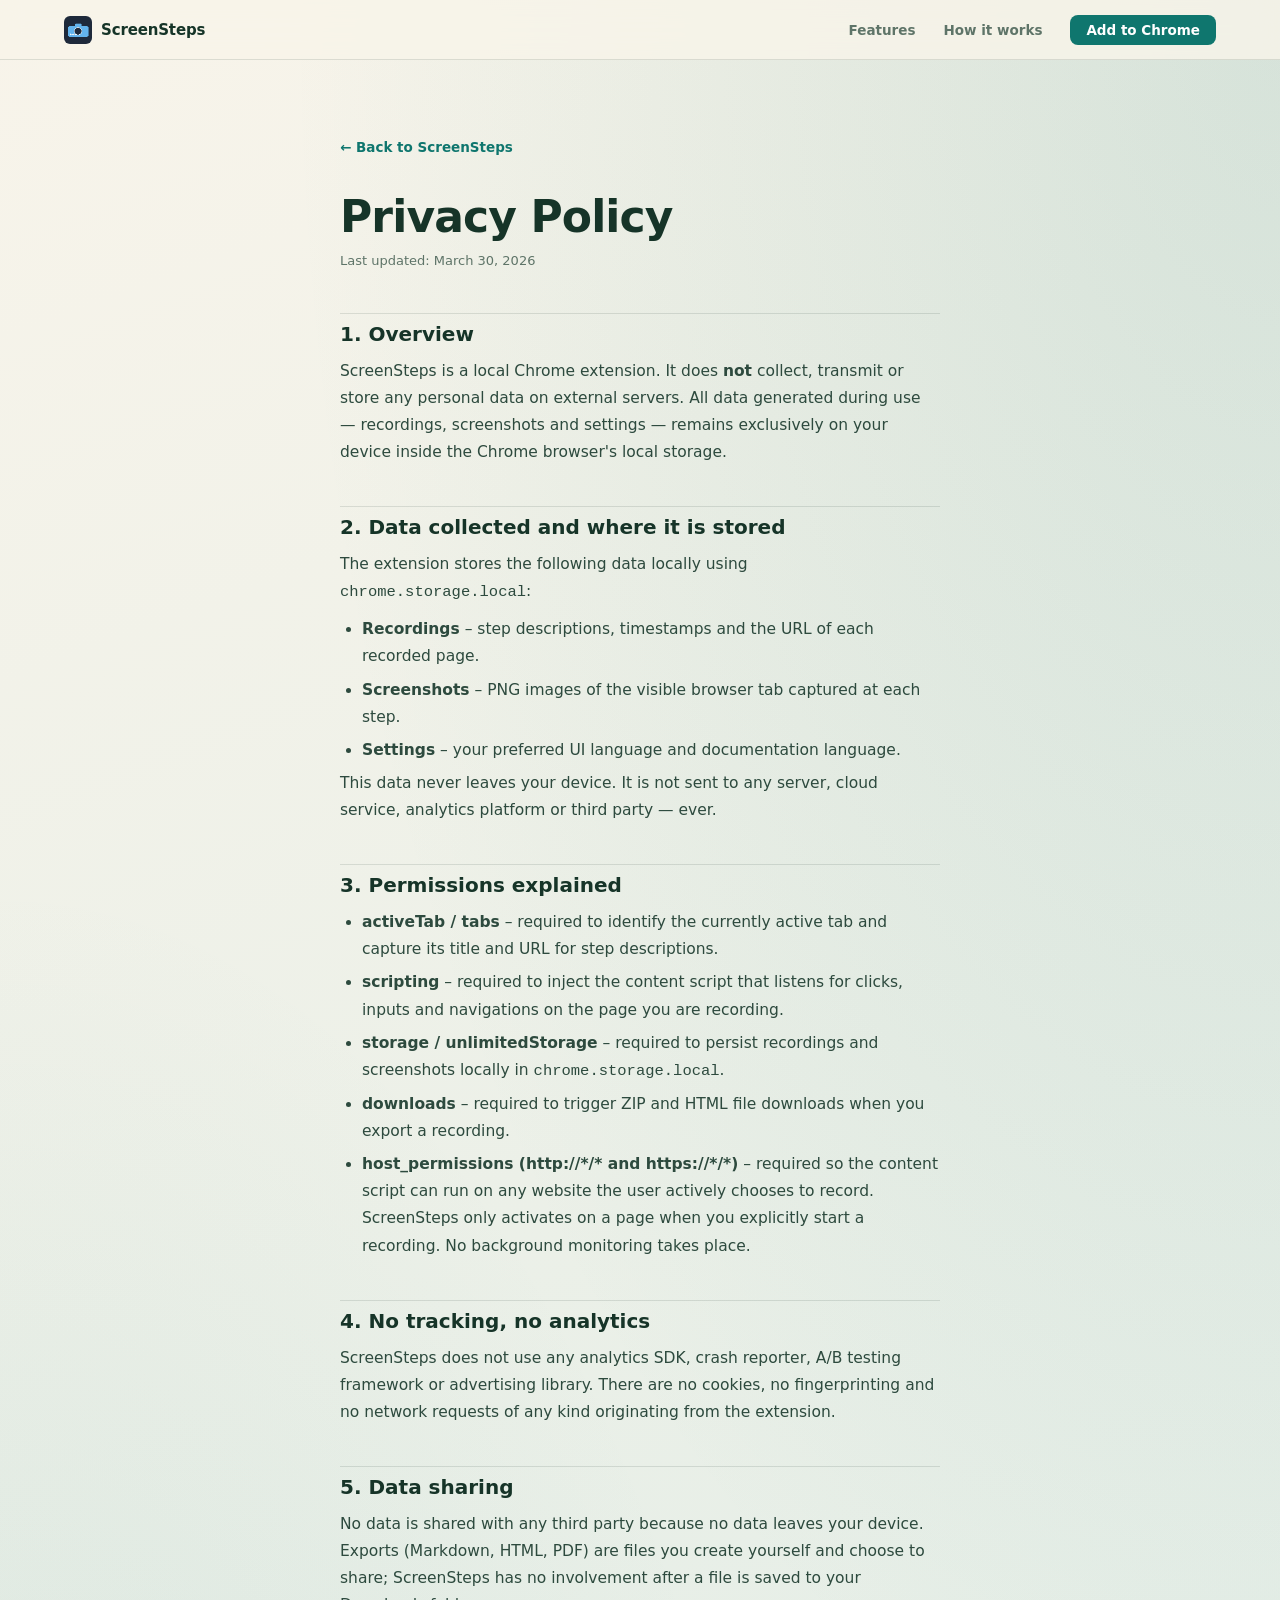
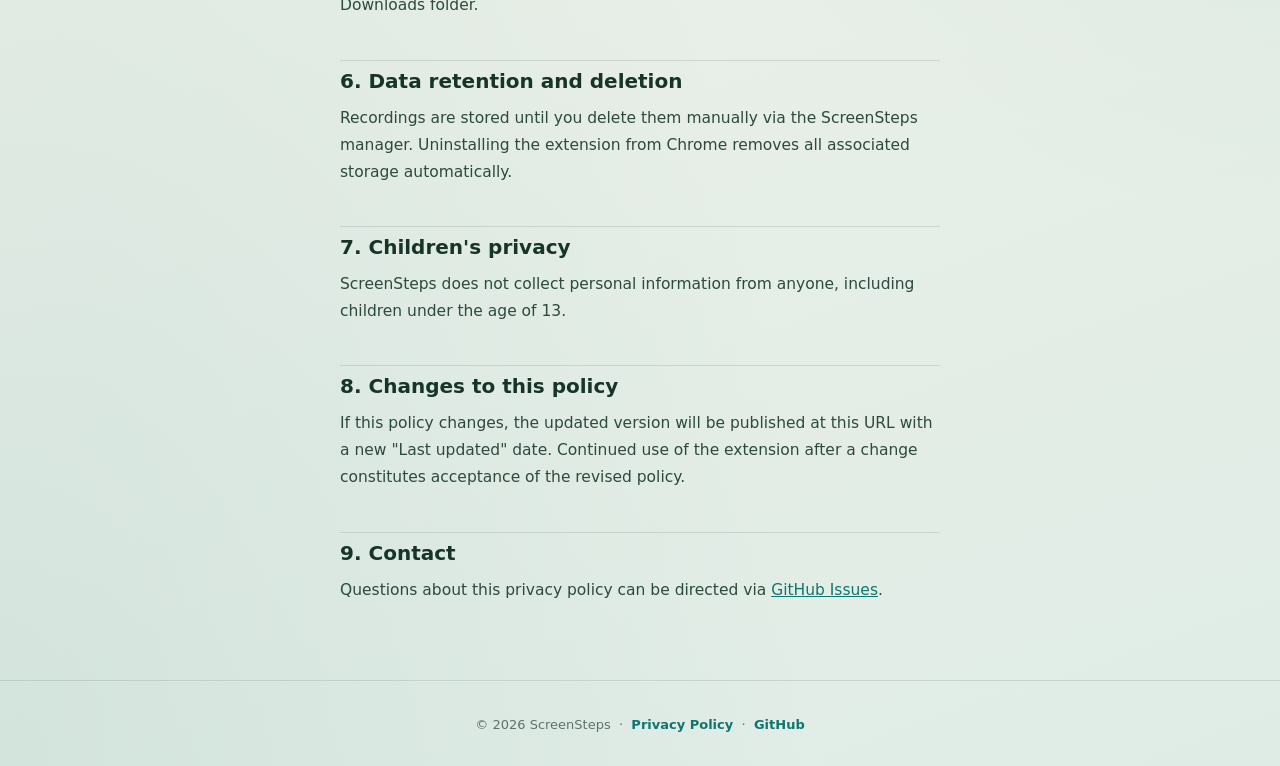
==== docs/privacy.html @ eab5b3b9 "Add ScreenSteps Chrome extension Initial import of the ScreenSteps Chrome extension (Manifest V3). A" ====
<!DOCTYPE html>
<html lang="en">
<head>
  <meta charset="UTF-8" />
  <meta name="viewport" content="width=device-width, initial-scale=1.0" />
  <title>Privacy Policy – ScreenSteps</title>
  <meta name="description" content="ScreenSteps Privacy Policy – all data stays local on your device." />
  <link rel="icon" type="image/png" sizes="48x48" href="assets/icons/icon48.png" />
  <link rel="stylesheet" href="style.css" />
</head>
<body>

<!-- ── Nav ──────────────────────────────────────────────────────────────── -->
<nav>
  <a class="nav-brand" href="index.html">
    <img src="assets/icons/icon48.png" alt="ScreenSteps icon" />
    <span>ScreenSteps</span>
  </a>
  <ul class="nav-links">
    <li><a href="index.html#features">Features</a></li>
    <li><a href="index.html#how">How it works</a></li>
    <li><a href="https://chromewebstore.google.com" class="btn-nav" target="_blank" rel="noopener">Add to Chrome</a></li>
  </ul>
</nav>

<!-- ── Prose ────────────────────────────────────────────────────────────── -->
<div class="prose">
  <a class="back-link" href="index.html">← Back to ScreenSteps</a>

  <h1>Privacy Policy</h1>
  <p class="meta">Last updated: March 30, 2026</p>

  <h2>1. Overview</h2>
  <p>
    ScreenSteps is a local Chrome extension. It does <strong>not</strong> collect,
    transmit or store any personal data on external servers. All data generated
    during use — recordings, screenshots and settings — remains exclusively on
    your device inside the Chrome browser's local storage.
  </p>

  <h2>2. Data collected and where it is stored</h2>
  <p>The extension stores the following data locally using <code>chrome.storage.local</code>:</p>
  <ul>
    <li><strong>Recordings</strong> – step descriptions, timestamps and the URL of each recorded page.</li>
    <li><strong>Screenshots</strong> – PNG images of the visible browser tab captured at each step.</li>
    <li><strong>Settings</strong> – your preferred UI language and documentation language.</li>
  </ul>
  <p>
    This data never leaves your device. It is not sent to any server, cloud
    service, analytics platform or third party — ever.
  </p>

  <h2>3. Permissions explained</h2>
  <ul>
    <li>
      <strong>activeTab / tabs</strong> – required to identify the currently active
      tab and capture its title and URL for step descriptions.
    </li>
    <li>
      <strong>scripting</strong> – required to inject the content script that listens
      for clicks, inputs and navigations on the page you are recording.
    </li>
    <li>
      <strong>storage / unlimitedStorage</strong> – required to persist recordings
      and screenshots locally in <code>chrome.storage.local</code>.
    </li>
    <li>
      <strong>downloads</strong> – required to trigger ZIP and HTML file downloads
      when you export a recording.
    </li>
    <li>
      <strong>host_permissions (http://*/* and https://*/*)</strong> – required so
      the content script can run on any website the user actively chooses to
      record. ScreenSteps only activates on a page when you explicitly start a
      recording. No background monitoring takes place.
    </li>
  </ul>

  <h2>4. No tracking, no analytics</h2>
  <p>
    ScreenSteps does not use any analytics SDK, crash reporter, A/B testing
    framework or advertising library. There are no cookies, no fingerprinting
    and no network requests of any kind originating from the extension.
  </p>

  <h2>5. Data sharing</h2>
  <p>
    No data is shared with any third party because no data leaves your device.
    Exports (Markdown, HTML, PDF) are files you create yourself and choose
    to share; ScreenSteps has no involvement after a file is saved to your
    Downloads folder.
  </p>

  <h2>6. Data retention and deletion</h2>
  <p>
    Recordings are stored until you delete them manually via the ScreenSteps
    manager. Uninstalling the extension from Chrome removes all associated
    storage automatically.
  </p>

  <h2>7. Children's privacy</h2>
  <p>
    ScreenSteps does not collect personal information from anyone, including
    children under the age of 13.
  </p>

  <h2>8. Changes to this policy</h2>
  <p>
    If this policy changes, the updated version will be published at this URL
    with a new "Last updated" date. Continued use of the extension after a
    change constitutes acceptance of the revised policy.
  </p>

  <h2>9. Contact</h2>
  <p>
    Questions about this privacy policy can be directed via
    <a href="https://github.com/nicosaia/ScreenSteps/issues" target="_blank" rel="noopener">GitHub Issues</a>.
  </p>
</div>

<!-- ── Footer ────────────────────────────────────────────────────────────── -->
<footer>
  <p>
    &copy; 2026 ScreenSteps &nbsp;·&nbsp;
    <a href="privacy.html">Privacy Policy</a> &nbsp;·&nbsp;
    <a href="https://github.com/nicosaia/ScreenSteps" target="_blank" rel="noopener">GitHub</a>
  </p>
</footer>

</body>
</html>
---- docs/style.css ----
/* ── ScreenSteps GitHub Page ──────────────────────────────────────────────── */
:root {
  --bg:           #f8f4ea;
  --bg2:          #dfece6;
  --surface:      rgba(255,255,255,0.82);
  --border:       rgba(22,46,38,0.12);
  --text:         #163428;
  --muted:        #5e7468;
  --accent:       #0f766e;
  --accent-dark:  #115e59;
  --warn:         #c2410c;
  --radius:       14px;
  --font:         "Avenir Next", "Segoe UI", system-ui, sans-serif;
}

*,*::before,*::after { box-sizing: border-box; margin: 0; padding: 0; }

html { scroll-behavior: smooth; }

body {
  font-family: var(--font);
  color: var(--text);
  background:
    radial-gradient(ellipse at top right, rgba(15,118,110,0.13), transparent 55%),
    radial-gradient(ellipse at bottom left, rgba(15,118,110,0.08), transparent 45%),
    linear-gradient(160deg, var(--bg) 0%, var(--bg2) 100%);
  min-height: 100vh;
}

/* ── Nav ─────────────────────────────────────────────────────────────────── */
nav {
  position: sticky;
  top: 0;
  z-index: 100;
  display: flex;
  align-items: center;
  justify-content: space-between;
  padding: 0 clamp(20px,5vw,80px);
  height: 60px;
  background: rgba(248,244,234,0.82);
  backdrop-filter: blur(14px);
  border-bottom: 1px solid var(--border);
}

.nav-brand {
  display: flex;
  align-items: center;
  gap: 9px;
  text-decoration: none;
  color: var(--text);
}

.nav-brand img { width: 28px; height: 28px; border-radius: 6px; }
.nav-brand span { font-weight: 800; font-size: 15px; letter-spacing: -0.01em; }

.nav-links {
  display: flex;
  align-items: center;
  gap: 28px;
  list-style: none;
}

.nav-links a {
  font-size: 13.5px;
  font-weight: 600;
  color: var(--muted);
  text-decoration: none;
  transition: color 180ms;
}
.nav-links a:hover { color: var(--accent); }

.btn-nav {
  background: var(--accent);
  color: #fff !important;
  padding: 7px 16px;
  border-radius: 8px;
  transition: background 180ms !important;
}
.btn-nav:hover { background: var(--accent-dark) !important; }

/* ── Sections ────────────────────────────────────────────────────────────── */
section { padding: clamp(60px,8vw,120px) clamp(20px,5vw,80px); }

/* ── Hero ────────────────────────────────────────────────────────────────── */
.hero {
  text-align: center;
  max-width: 780px;
  margin: 0 auto;
  padding-top: clamp(70px,10vw,140px);
  padding-bottom: clamp(60px,8vw,100px);
}

.eyebrow {
  display: inline-block;
  font-size: 11px;
  font-weight: 800;
  letter-spacing: 0.14em;
  text-transform: uppercase;
  color: var(--accent);
  background: rgba(15,118,110,0.10);
  padding: 5px 13px;
  border-radius: 999px;
  margin-bottom: 24px;
}

.hero h1 {
  font-size: clamp(36px,6vw,68px);
  font-weight: 900;
  letter-spacing: -0.03em;
  line-height: 1.08;
  color: var(--text);
  margin-bottom: 22px;
}

.hero h1 em {
  font-style: normal;
  color: var(--accent);
}

.hero p {
  font-size: clamp(16px,2vw,19px);
  color: var(--muted);
  line-height: 1.65;
  max-width: 580px;
  margin: 0 auto 38px;
}

.hero-cta {
  display: flex;
  gap: 14px;
  justify-content: center;
  flex-wrap: wrap;
}

.btn {
  display: inline-flex;
  align-items: center;
  gap: 8px;
  padding: 13px 26px;
  border-radius: 10px;
  font-weight: 700;
  font-size: 15px;
  text-decoration: none;
  transition: transform 140ms, box-shadow 140ms;
}
.btn:hover { transform: translateY(-2px); box-shadow: 0 8px 24px rgba(15,118,110,0.18); }

.btn-primary { background: var(--accent); color: #fff; }
.btn-primary:hover { background: var(--accent-dark); }
.btn-secondary {
  background: var(--surface);
  color: var(--text);
  border: 1px solid var(--border);
}

.badge-local {
  display: inline-flex;
  align-items: center;
  gap: 6px;
  margin-top: 28px;
  font-size: 12.5px;
  color: var(--muted);
  font-weight: 600;
}
.badge-local::before {
  content: '';
  display: inline-block;
  width: 8px; height: 8px;
  border-radius: 50%;
  background: #22c55e;
  box-shadow: 0 0 0 3px rgba(34,197,94,0.2);
}

/* ── Features grid ───────────────────────────────────────────────────────── */
#features { background: transparent; }

.section-header { text-align: center; margin-bottom: 56px; }
.section-header h2 {
  font-size: clamp(26px,4vw,40px);
  font-weight: 800;
  letter-spacing: -0.02em;
  margin-bottom: 12px;
}
.section-header p { font-size: 16px; color: var(--muted); }

.features-grid {
  display: grid;
  grid-template-columns: repeat(auto-fit, minmax(260px, 1fr));
  gap: 20px;
  max-width: 1100px;
  margin: 0 auto;
}

.feature-card {
  background: var(--surface);
  border: 1px solid var(--border);
  border-radius: var(--radius);
  padding: 28px 26px;
  transition: transform 160ms, box-shadow 160ms;
}
.feature-card:hover {
  transform: translateY(-3px);
  box-shadow: 0 12px 32px rgba(22,52,40,0.09);
}

.feature-icon {
  width: 44px; height: 44px;
  border-radius: 11px;
  background: rgba(15,118,110,0.10);
  display: flex; align-items: center; justify-content: center;
  font-size: 22px;
  margin-bottom: 16px;
}

.feature-card h3 { font-size: 16px; font-weight: 800; margin-bottom: 8px; }
.feature-card p  { font-size: 14px; color: var(--muted); line-height: 1.6; }

/* ── How it works ────────────────────────────────────────────────────────── */
#how {
  background: rgba(255,255,255,0.45);
  border-top: 1px solid var(--border);
  border-bottom: 1px solid var(--border);
}

.steps {
  display: flex;
  gap: 0;
  max-width: 900px;
  margin: 0 auto;
  position: relative;
}

.steps::before {
  content: '';
  position: absolute;
  top: 30px;
  left: calc(30px + 2px);
  right: calc(30px + 2px);
  height: 2px;
  background: linear-gradient(90deg, var(--accent), rgba(15,118,110,0.15));
  z-index: 0;
}

.step {
  flex: 1;
  text-align: center;
  padding: 0 20px;
  position: relative;
  z-index: 1;
}

.step-num {
  width: 60px; height: 60px;
  border-radius: 50%;
  background: var(--accent);
  color: #fff;
  font-size: 22px;
  font-weight: 900;
  display: flex; align-items: center; justify-content: center;
  margin: 0 auto 20px;
  box-shadow: 0 0 0 6px rgba(15,118,110,0.12);
}

.step h3 { font-size: 16px; font-weight: 800; margin-bottom: 8px; }
.step p   { font-size: 14px; color: var(--muted); line-height: 1.6; }

/* ── Exports ─────────────────────────────────────────────────────────────── */
.exports-grid {
  display: flex;
  gap: 14px;
  justify-content: center;
  flex-wrap: wrap;
  max-width: 700px;
  margin: 0 auto;
}

.export-chip {
  display: inline-flex;
  align-items: center;
  gap: 8px;
  background: var(--surface);
  border: 1px solid var(--border);
  border-radius: 10px;
  padding: 12px 20px;
  font-weight: 700;
  font-size: 14px;
  color: var(--text);
}
.export-chip span { font-size: 18px; }

/* ── Privacy teaser ──────────────────────────────────────────────────────── */
#privacy-teaser {
  background: rgba(15,118,110,0.07);
  border-top: 1px solid rgba(15,118,110,0.14);
  border-bottom: 1px solid rgba(15,118,110,0.14);
  text-align: center;
}

#privacy-teaser h2 {
  font-size: clamp(22px,3.5vw,34px);
  font-weight: 800;
  letter-spacing: -0.02em;
  margin-bottom: 16px;
}
#privacy-teaser p { font-size: 16px; color: var(--muted); max-width: 560px; margin: 0 auto 28px; }

.privacy-bullets {
  display: flex;
  gap: 14px;
  justify-content: center;
  flex-wrap: wrap;
  margin-bottom: 32px;
}

.privacy-bullet {
  display: inline-flex;
  align-items: center;
  gap: 7px;
  background: rgba(255,255,255,0.7);
  border: 1px solid var(--border);
  border-radius: 8px;
  padding: 9px 16px;
  font-size: 13.5px;
  font-weight: 600;
  color: var(--text);
}
.privacy-bullet::before {
  content: '✓';
  color: var(--accent);
  font-weight: 900;
}

/* ── Footer ──────────────────────────────────────────────────────────────── */
footer {
  text-align: center;
  padding: 36px 20px;
  border-top: 1px solid var(--border);
  font-size: 13px;
  color: var(--muted);
}
footer a { color: var(--accent); text-decoration: none; font-weight: 600; }
footer a:hover { text-decoration: underline; }

/* ── Privacy page ────────────────────────────────────────────────────────── */
.prose {
  max-width: 720px;
  margin: 0 auto;
  padding: clamp(40px,6vw,80px) clamp(20px,5vw,60px);
}

.prose h1 {
  font-size: clamp(28px,4vw,44px);
  font-weight: 900;
  letter-spacing: -0.02em;
  margin-bottom: 8px;
}

.prose .meta {
  font-size: 13px;
  color: var(--muted);
  margin-bottom: 40px;
}

.prose h2 {
  font-size: 20px;
  font-weight: 800;
  margin: 40px 0 12px;
  padding-top: 8px;
  border-top: 1px solid var(--border);
}

.prose p, .prose li {
  font-size: 15.5px;
  line-height: 1.75;
  color: #2d4a3e;
}

.prose ul { padding-left: 22px; margin-top: 10px; }
.prose li { margin-bottom: 6px; }

.prose a { color: var(--accent); }

.back-link {
  display: inline-flex;
  align-items: center;
  gap: 6px;
  font-size: 13.5px;
  font-weight: 700;
  color: var(--accent);
  text-decoration: none;
  margin-bottom: 36px;
}
.back-link:hover { text-decoration: underline; }

/* ── Responsive ──────────────────────────────────────────────────────────── */
@media (max-width: 640px) {
  .steps { flex-direction: column; gap: 36px; }
  .steps::before { display: none; }
  nav { padding: 0 16px; }
  .nav-links { gap: 16px; }
}
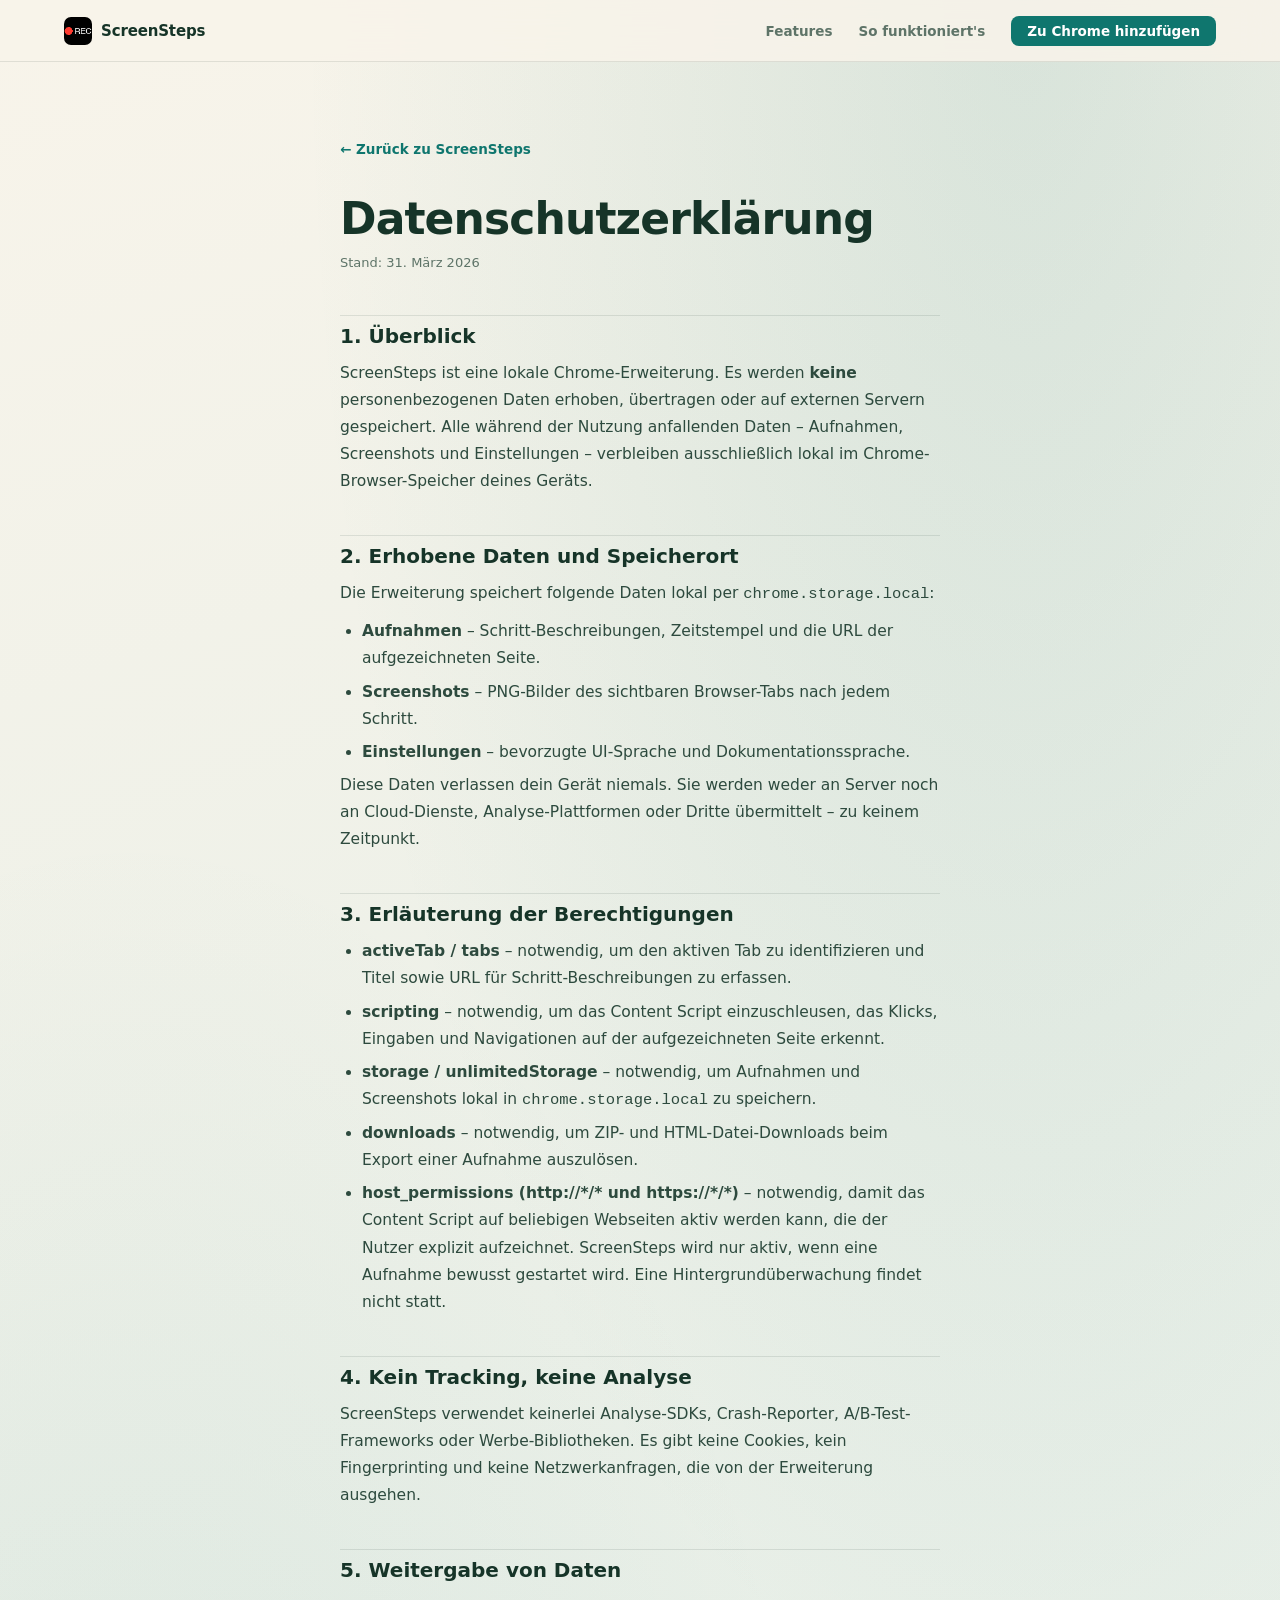
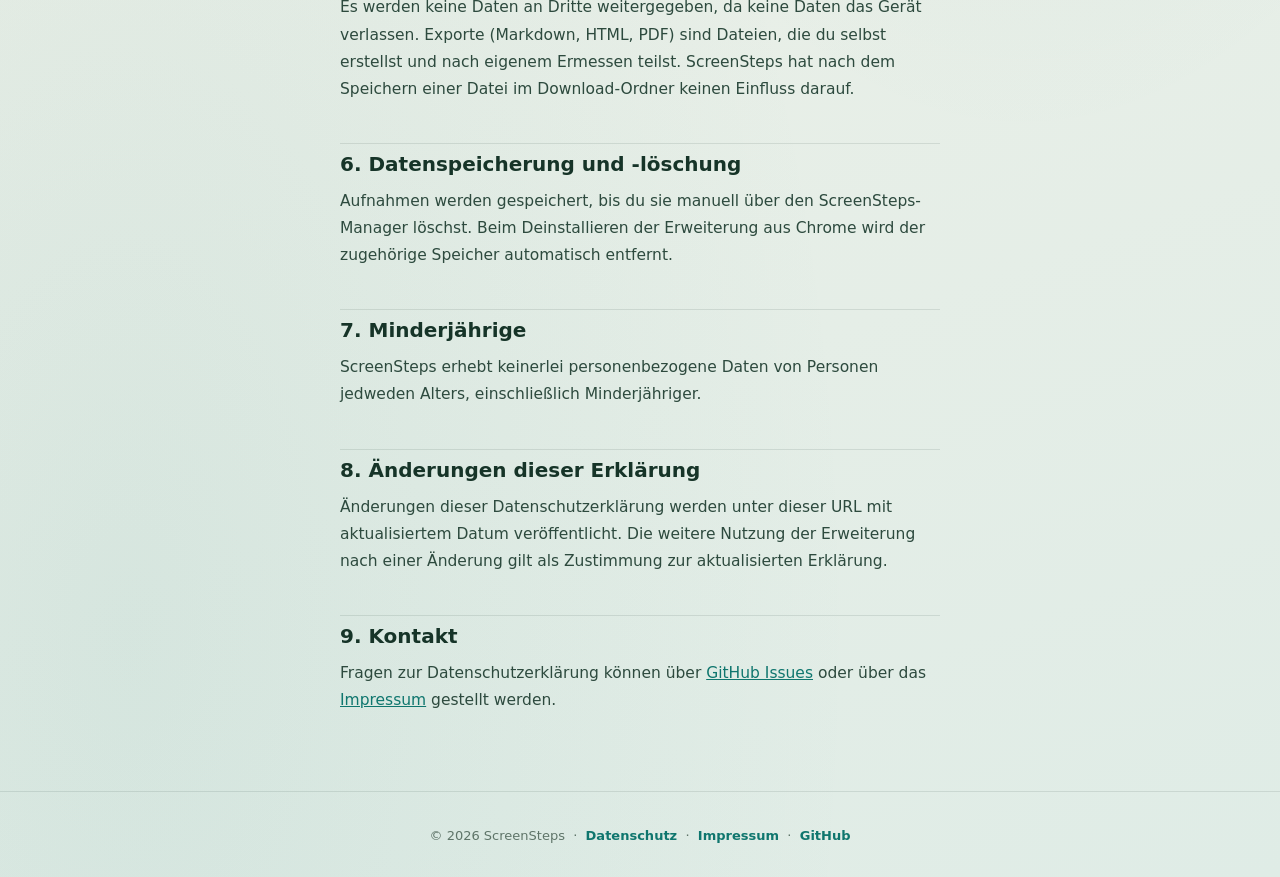
==== commit 9ac9fb1c: "Regenerate icons, update preview & manifest Regenerated extension icons (assets/ and docs/assets/) a" ====
--- a/docs/privacy.html
+++ b/docs/privacy.html
@@ -1,10 +1,10 @@
 <!DOCTYPE html>
-<html lang="en">
+<html lang="de">
 <head>
   <meta charset="UTF-8" />
   <meta name="viewport" content="width=device-width, initial-scale=1.0" />
-  <title>Privacy Policy – ScreenSteps</title>
-  <meta name="description" content="ScreenSteps Privacy Policy – all data stays local on your device." />
+  <title>Datenschutzerklärung – ScreenSteps</title>
+  <meta name="description" content="Datenschutzerklärung von ScreenSteps – alle Daten bleiben lokal auf deinem Gerät." />
   <link rel="icon" type="image/png" sizes="48x48" href="assets/icons/icon48.png" />
   <link rel="stylesheet" href="style.css" />
 </head>
@@ -13,108 +13,112 @@
 <!-- ── Nav ──────────────────────────────────────────────────────────────── -->
 <nav>
   <a class="nav-brand" href="index.html">
-    <img src="assets/icons/icon48.png" alt="ScreenSteps icon" />
+    <img src="assets/icons/icon48.png" alt="ScreenSteps Icon" />
     <span>ScreenSteps</span>
   </a>
-  <ul class="nav-links">
-    <li><a href="index.html#features">Features</a></li>
-    <li><a href="index.html#how">How it works</a></li>
-    <li><a href="https://chromewebstore.google.com" class="btn-nav" target="_blank" rel="noopener">Add to Chrome</a></li>
+  <ul class="nav-links" id="navLinks">
+    <li><a href="index.html#features" onclick="closeNav()">Features</a></li>
+    <li><a href="index.html#how" onclick="closeNav()">So funktioniert's</a></li>
+    <li><a href="https://chromewebstore.google.com" class="btn-nav" target="_blank" rel="noopener" onclick="closeNav()">Zu Chrome hinzufügen</a></li>
   </ul>
+  <button class="nav-burger" id="navBurger" aria-label="Menü öffnen" aria-expanded="false" aria-controls="navLinks">
+    <span></span><span></span><span></span>
+  </button>
 </nav>
 
 <!-- ── Prose ────────────────────────────────────────────────────────────── -->
 <div class="prose">
-  <a class="back-link" href="index.html">← Back to ScreenSteps</a>
+  <a class="back-link" href="index.html">← Zurück zu ScreenSteps</a>
 
-  <h1>Privacy Policy</h1>
-  <p class="meta">Last updated: March 30, 2026</p>
+  <h1>Datenschutzerklärung</h1>
+  <p class="meta">Stand: 31. März 2026</p>
 
-  <h2>1. Overview</h2>
+  <h2>1. Überblick</h2>
   <p>
-    ScreenSteps is a local Chrome extension. It does <strong>not</strong> collect,
-    transmit or store any personal data on external servers. All data generated
-    during use — recordings, screenshots and settings — remains exclusively on
-    your device inside the Chrome browser's local storage.
+    ScreenSteps ist eine lokale Chrome-Erweiterung. Es werden <strong>keine</strong>
+    personenbezogenen Daten erhoben, übertragen oder auf externen Servern gespeichert.
+    Alle während der Nutzung anfallenden Daten – Aufnahmen, Screenshots und
+    Einstellungen – verbleiben ausschließlich lokal im Chrome-Browser-Speicher deines Geräts.
   </p>
 
-  <h2>2. Data collected and where it is stored</h2>
-  <p>The extension stores the following data locally using <code>chrome.storage.local</code>:</p>
+  <h2>2. Erhobene Daten und Speicherort</h2>
+  <p>Die Erweiterung speichert folgende Daten lokal per <code>chrome.storage.local</code>:</p>
   <ul>
-    <li><strong>Recordings</strong> – step descriptions, timestamps and the URL of each recorded page.</li>
-    <li><strong>Screenshots</strong> – PNG images of the visible browser tab captured at each step.</li>
-    <li><strong>Settings</strong> – your preferred UI language and documentation language.</li>
+    <li><strong>Aufnahmen</strong> – Schritt-Beschreibungen, Zeitstempel und die URL der aufgezeichneten Seite.</li>
+    <li><strong>Screenshots</strong> – PNG-Bilder des sichtbaren Browser-Tabs nach jedem Schritt.</li>
+    <li><strong>Einstellungen</strong> – bevorzugte UI-Sprache und Dokumentationssprache.</li>
   </ul>
   <p>
-    This data never leaves your device. It is not sent to any server, cloud
-    service, analytics platform or third party — ever.
+    Diese Daten verlassen dein Gerät niemals. Sie werden weder an Server noch an
+    Cloud-Dienste, Analyse-Plattformen oder Dritte übermittelt – zu keinem Zeitpunkt.
   </p>
 
-  <h2>3. Permissions explained</h2>
+  <h2>3. Erläuterung der Berechtigungen</h2>
   <ul>
     <li>
-      <strong>activeTab / tabs</strong> – required to identify the currently active
-      tab and capture its title and URL for step descriptions.
+      <strong>activeTab / tabs</strong> – notwendig, um den aktiven Tab zu identifizieren
+      und Titel sowie URL für Schritt-Beschreibungen zu erfassen.
     </li>
     <li>
-      <strong>scripting</strong> – required to inject the content script that listens
-      for clicks, inputs and navigations on the page you are recording.
+      <strong>scripting</strong> – notwendig, um das Content Script einzuschleusen,
+      das Klicks, Eingaben und Navigationen auf der aufgezeichneten Seite erkennt.
     </li>
     <li>
-      <strong>storage / unlimitedStorage</strong> – required to persist recordings
-      and screenshots locally in <code>chrome.storage.local</code>.
+      <strong>storage / unlimitedStorage</strong> – notwendig, um Aufnahmen und
+      Screenshots lokal in <code>chrome.storage.local</code> zu speichern.
     </li>
     <li>
-      <strong>downloads</strong> – required to trigger ZIP and HTML file downloads
-      when you export a recording.
+      <strong>downloads</strong> – notwendig, um ZIP- und HTML-Datei-Downloads beim
+      Export einer Aufnahme auszulösen.
     </li>
     <li>
-      <strong>host_permissions (http://*/* and https://*/*)</strong> – required so
-      the content script can run on any website the user actively chooses to
-      record. ScreenSteps only activates on a page when you explicitly start a
-      recording. No background monitoring takes place.
+      <strong>host_permissions (http://*/* und https://*/*)</strong> – notwendig, damit
+      das Content Script auf beliebigen Webseiten aktiv werden kann, die der Nutzer
+      explizit aufzeichnet. ScreenSteps wird nur aktiv, wenn eine Aufnahme bewusst
+      gestartet wird. Eine Hintergrundüberwachung findet nicht statt.
     </li>
   </ul>
 
-  <h2>4. No tracking, no analytics</h2>
+  <h2>4. Kein Tracking, keine Analyse</h2>
   <p>
-    ScreenSteps does not use any analytics SDK, crash reporter, A/B testing
-    framework or advertising library. There are no cookies, no fingerprinting
-    and no network requests of any kind originating from the extension.
+    ScreenSteps verwendet keinerlei Analyse-SDKs, Crash-Reporter, A/B-Test-Frameworks
+    oder Werbe-Bibliotheken. Es gibt keine Cookies, kein Fingerprinting und keine
+    Netzwerkanfragen, die von der Erweiterung ausgehen.
   </p>
 
-  <h2>5. Data sharing</h2>
+  <h2>5. Weitergabe von Daten</h2>
   <p>
-    No data is shared with any third party because no data leaves your device.
-    Exports (Markdown, HTML, PDF) are files you create yourself and choose
-    to share; ScreenSteps has no involvement after a file is saved to your
-    Downloads folder.
+    Es werden keine Daten an Dritte weitergegeben, da keine Daten das Gerät verlassen.
+    Exporte (Markdown, HTML, PDF) sind Dateien, die du selbst erstellst und nach eigenem
+    Ermessen teilst. ScreenSteps hat nach dem Speichern einer Datei im Download-Ordner
+    keinen Einfluss darauf.
   </p>
 
-  <h2>6. Data retention and deletion</h2>
+  <h2>6. Datenspeicherung und -löschung</h2>
   <p>
-    Recordings are stored until you delete them manually via the ScreenSteps
-    manager. Uninstalling the extension from Chrome removes all associated
-    storage automatically.
+    Aufnahmen werden gespeichert, bis du sie manuell über den ScreenSteps-Manager löschst.
+    Beim Deinstallieren der Erweiterung aus Chrome wird der zugehörige Speicher automatisch
+    entfernt.
   </p>
 
-  <h2>7. Children's privacy</h2>
+  <h2>7. Minderjährige</h2>
   <p>
-    ScreenSteps does not collect personal information from anyone, including
-    children under the age of 13.
+    ScreenSteps erhebt keinerlei personenbezogene Daten von Personen
+    jedweden Alters, einschließlich Minderjähriger.
   </p>
 
-  <h2>8. Changes to this policy</h2>
+  <h2>8. Änderungen dieser Erklärung</h2>
   <p>
-    If this policy changes, the updated version will be published at this URL
-    with a new "Last updated" date. Continued use of the extension after a
-    change constitutes acceptance of the revised policy.
+    Änderungen dieser Datenschutzerklärung werden unter dieser URL mit aktualisiertem
+    Datum veröffentlicht. Die weitere Nutzung der Erweiterung nach einer Änderung gilt
+    als Zustimmung zur aktualisierten Erklärung.
   </p>
 
-  <h2>9. Contact</h2>
+  <h2>9. Kontakt</h2>
   <p>
-    Questions about this privacy policy can be directed via
-    <a href="https://github.com/nicosaia/ScreenSteps/issues" target="_blank" rel="noopener">GitHub Issues</a>.
+    Fragen zur Datenschutzerklärung können über
+    <a href="https://github.com/ni920/ScreenSteps/issues" target="_blank" rel="noopener">GitHub Issues</a>
+    oder über das <a href="https://www.nico-saia.com/impressum" target="_blank" rel="noopener">Impressum</a> gestellt werden.
   </p>
 </div>
 
@@ -122,11 +126,26 @@
 <footer>
   <p>
     &copy; 2026 ScreenSteps &nbsp;·&nbsp;
-    <a href="privacy.html">Privacy Policy</a> &nbsp;·&nbsp;
-    <a href="https://github.com/nicosaia/ScreenSteps" target="_blank" rel="noopener">GitHub</a>
+    <a href="privacy.html">Datenschutz</a> &nbsp;·&nbsp;
+    <a href="https://www.nico-saia.com/impressum" target="_blank" rel="noopener">Impressum</a> &nbsp;·&nbsp;
+    <a href="https://github.com/ni920/ScreenSteps" target="_blank" rel="noopener">GitHub</a>
   </p>
 </footer>
 
+<script>
+  const burger = document.getElementById('navBurger');
+  const navLinks = document.getElementById('navLinks');
+  burger.addEventListener('click', () => {
+    const open = navLinks.classList.toggle('nav-open');
+    burger.classList.toggle('is-open', open);
+    burger.setAttribute('aria-expanded', open);
+  });
+  function closeNav() {
+    navLinks.classList.remove('nav-open');
+    burger.classList.remove('is-open');
+    burger.setAttribute('aria-expanded', 'false');
+  }
+</script>
 </body>
 </html>
 
--- a/docs/style.css
+++ b/docs/style.css
@@ -2,195 +2,279 @@
 :root {
   --bg:           #f8f4ea;
   --bg2:          #dfece6;
-  --surface:      rgba(255,255,255,0.82);
-  --border:       rgba(22,46,38,0.12);
+  --surface:      rgba(255,255,255,0.88);
+  --border:       rgba(22,46,38,0.11);
   --text:         #163428;
   --muted:        #5e7468;
   --accent:       #0f766e;
   --accent-dark:  #115e59;
-  --warn:         #c2410c;
   --radius:       14px;
   --font:         "Avenir Next", "Segoe UI", system-ui, sans-serif;
 }
 
 *,*::before,*::after { box-sizing: border-box; margin: 0; padding: 0; }
-
 html { scroll-behavior: smooth; }
 
 body {
   font-family: var(--font);
   color: var(--text);
   background:
-    radial-gradient(ellipse at top right, rgba(15,118,110,0.13), transparent 55%),
-    radial-gradient(ellipse at bottom left, rgba(15,118,110,0.08), transparent 45%),
+    radial-gradient(ellipse at 80% 0%, rgba(15,118,110,0.12), transparent 50%),
+    radial-gradient(ellipse at 10% 90%, rgba(15,118,110,0.07), transparent 45%),
     linear-gradient(160deg, var(--bg) 0%, var(--bg2) 100%);
   min-height: 100vh;
 }
 
 /* ── Nav ─────────────────────────────────────────────────────────────────── */
 nav {
-  position: sticky;
-  top: 0;
-  z-index: 100;
-  display: flex;
+  position: sticky; top: 0; z-index: 100;
+  display: flex; align-items: center; justify-content: space-between;
+  padding: 0 clamp(20px,5vw,80px);
+  height: 62px;
+  background: rgba(248,244,234,0.85);
+  backdrop-filter: blur(16px);
+  border-bottom: 1px solid var(--border);
+}
+.nav-brand { display: flex; align-items: center; gap: 9px; text-decoration: none; color: var(--text); }
+.nav-brand img { width: 28px; height: 28px; border-radius: 7px; }
+.nav-brand span { font-weight: 800; font-size: 15px; letter-spacing: -0.01em; }
+.nav-links { display: flex; align-items: center; gap: 26px; list-style: none; }
+.nav-links a { font-size: 13.5px; font-weight: 600; color: var(--muted); text-decoration: none; transition: color 180ms; }
+.nav-links a:hover { color: var(--accent); }
+.btn-nav { background: var(--accent); color: #fff !important; padding: 7px 16px; border-radius: 8px; transition: background 180ms !important; }
+.btn-nav:hover { background: var(--accent-dark) !important; }
+
+/* ── Hero (2-spaltig) ────────────────────────────────────────────────────── */
+.hero-wrap {
+  display: grid;
+  grid-template-columns: 1fr 1fr;
   align-items: center;
-  justify-content: space-between;
-  padding: 0 clamp(20px,5vw,80px);
-  height: 60px;
-  background: rgba(248,244,234,0.82);
-  backdrop-filter: blur(14px);
+  gap: 60px;
+  max-width: 1160px;
+  margin: 0 auto;
+  padding: clamp(70px,9vw,130px) clamp(20px,5vw,80px) clamp(60px,8vw,110px);
+}
+
+.hero-text { max-width: 540px; }
+
+.eyebrow {
+  display: inline-block;
+  font-size: 11px; font-weight: 800;
+  letter-spacing: 0.14em; text-transform: uppercase;
+  color: var(--accent);
+  background: rgba(15,118,110,0.10);
+  padding: 5px 13px; border-radius: 999px;
+  margin-bottom: 22px;
+}
+
+.hero-text h1 {
+  font-size: clamp(34px,4.5vw,62px);
+  font-weight: 900; letter-spacing: -0.03em; line-height: 1.08;
+  margin-bottom: 20px;
+}
+.hero-text h1 em { font-style: normal; color: var(--accent); }
+
+.hero-text p {
+  font-size: clamp(15px,1.6vw,18px);
+  color: var(--muted); line-height: 1.7;
+  margin-bottom: 34px;
+}
+
+.hero-cta { display: flex; gap: 12px; flex-wrap: wrap; }
+
+.btn {
+  display: inline-flex; align-items: center; gap: 8px;
+  padding: 12px 24px; border-radius: 10px;
+  font-weight: 700; font-size: 14.5px;
+  text-decoration: none;
+  transition: transform 140ms, box-shadow 140ms;
+  cursor: default;
+}
+.btn:hover { transform: translateY(-2px); box-shadow: 0 8px 24px rgba(15,118,110,0.18); }
+.btn-primary { background: var(--accent); color: #fff; }
+.btn-primary:hover { background: var(--accent-dark); }
+.btn-secondary { background: var(--surface); color: var(--text); border: 1px solid var(--border); }
+
+/* ── Extension-Popup Mockup ──────────────────────────────────────────────── */
+.hero-visual {
+  position: relative;
+  display: flex; justify-content: center; align-items: center;
+}
+
+.mockup-glow {
+  position: absolute;
+  width: 320px; height: 320px;
+  border-radius: 50%;
+  background: radial-gradient(circle, rgba(15,118,110,0.18) 0%, transparent 70%);
+  pointer-events: none;
+}
+
+.popup-mockup {
+  position: relative;
+  background: #fff;
+  border: 1px solid rgba(22,46,38,0.13);
+  border-radius: 18px;
+  padding: 18px;
+  width: 310px;
+  box-shadow:
+    0 4px 6px rgba(22,46,38,0.04),
+    0 20px 60px rgba(22,46,38,0.14),
+    0 0 0 1px rgba(255,255,255,0.6) inset;
+}
+
+.popup-header {
+  display: flex; align-items: center; justify-content: space-between;
+  margin-bottom: 14px;
+}
+.popup-brand { display: flex; align-items: center; gap: 7px; }
+.popup-brand img { border-radius: 5px; }
+.popup-eyebrow { font-size: 11px; font-weight: 800; letter-spacing: 0.1em; text-transform: uppercase; color: var(--muted); }
+.popup-pill { font-size: 11px; font-weight: 700; padding: 4px 10px; border-radius: 999px; }
+.popup-pill.idle { background: rgba(94,116,104,0.10); color: var(--muted); }
+
+.popup-divider { height: 1px; background: var(--border); margin-bottom: 14px; }
+
+.popup-buttons { display: grid; grid-template-columns: 1fr 1fr; gap: 8px; margin-bottom: 10px; }
+.popup-btn {
+  border: none; border-radius: 8px; padding: 9px 12px;
+  font-size: 12.5px; font-weight: 700; cursor: default;
+  font-family: var(--font);
+}
+.popup-btn.primary { background: var(--accent); color: #fff; }
+.popup-btn.secondary { background: rgba(22,46,38,0.07); color: var(--text); }
+
+.popup-msg { font-size: 11.5px; color: var(--muted); margin-bottom: 14px; line-height: 1.5; }
+
+.popup-step-preview {
+  display: flex; align-items: center; gap: 10px;
+  background: rgba(15,118,110,0.06);
+  border: 1px solid rgba(15,118,110,0.12);
+  border-radius: 10px;
+  padding: 10px 12px;
+}
+.step-thumb {
+  width: 48px; height: 34px; border-radius: 5px;
+  background: #e8f0ee; overflow: hidden; flex-shrink: 0;
+  display: flex; flex-direction: column;
+}
+.step-thumb-bar { height: 7px; background: #c5d9d4; }
+.step-thumb-content { flex: 1; display: flex; align-items: center; justify-content: center; }
+.step-dot { width: 10px; height: 10px; border-radius: 50%; background: var(--accent); box-shadow: 0 0 0 3px rgba(15,118,110,0.25); }
+.step-meta { display: flex; flex-direction: column; gap: 2px; }
+.step-label { font-size: 10px; font-weight: 800; text-transform: uppercase; letter-spacing: 0.06em; color: var(--accent); }
+.step-desc { font-size: 11.5px; color: var(--text); font-weight: 600; }
+
+/* ── Trust-Leiste ────────────────────────────────────────────────────────── */
+.trust-bar {
+  background: rgba(255,255,255,0.55);
+  border-top: 1px solid var(--border);
   border-bottom: 1px solid var(--border);
-}
-
-.nav-brand {
-  display: flex;
-  align-items: center;
-  gap: 9px;
-  text-decoration: none;
-  color: var(--text);
-}
-
-.nav-brand img { width: 28px; height: 28px; border-radius: 6px; }
-.nav-brand span { font-weight: 800; font-size: 15px; letter-spacing: -0.01em; }
-
-.nav-links {
-  display: flex;
-  align-items: center;
-  gap: 28px;
-  list-style: none;
-}
-
-.nav-links a {
-  font-size: 13.5px;
-  font-weight: 600;
-  color: var(--muted);
-  text-decoration: none;
-  transition: color 180ms;
-}
-.nav-links a:hover { color: var(--accent); }
-
-.btn-nav {
-  background: var(--accent);
-  color: #fff !important;
-  padding: 7px 16px;
-  border-radius: 8px;
-  transition: background 180ms !important;
-}
-.btn-nav:hover { background: var(--accent-dark) !important; }
+  padding: 14px clamp(20px,5vw,80px);
+}
+.trust-bar-inner {
+  display: flex; align-items: center; justify-content: center;
+  gap: 16px; flex-wrap: wrap;
+  max-width: 900px; margin: 0 auto;
+}
+.trust-tag { display: inline-flex; align-items: center; gap: 6px; font-size: 13px; font-weight: 700; color: var(--text); }
+.trust-icon-no { color: #dc2626; font-size: 11px; font-weight: 900; }
+.trust-icon-ok { color: #16a34a; font-size: 12px; font-weight: 900; }
+.trust-sep { color: var(--border); font-size: 18px; }
+
+/* ── Kein KI Section ─────────────────────────────────────────────────────── */
+.no-ai-section {
+  background: #0f1a16;
+  color: #e8f0ee;
+  padding: clamp(70px,9vw,120px) clamp(20px,5vw,80px);
+}
+
+.no-ai-inner { max-width: 1060px; margin: 0 auto; }
+
+.no-ai-header { text-align: center; margin-bottom: 60px; }
+
+.no-ai-badge {
+  display: inline-block;
+  font-size: 11px; font-weight: 800;
+  letter-spacing: 0.14em; text-transform: uppercase;
+  color: #4ade80;
+  background: rgba(74,222,128,0.12);
+  border: 1px solid rgba(74,222,128,0.25);
+  padding: 5px 14px; border-radius: 999px;
+  margin-bottom: 24px;
+}
+
+.no-ai-header h2 {
+  font-size: clamp(28px,4vw,48px);
+  font-weight: 900; letter-spacing: -0.03em; line-height: 1.1;
+  color: #fff; margin-bottom: 20px;
+}
+
+.no-ai-header p {
+  font-size: clamp(15px,1.5vw,17px);
+  color: #94a89f; line-height: 1.75;
+  max-width: 620px; margin: 0 auto;
+}
+
+.no-ai-cards {
+  display: grid;
+  grid-template-columns: repeat(auto-fit, minmax(260px,1fr));
+  gap: 20px;
+  margin-bottom: 48px;
+}
+
+.no-ai-card {
+  background: rgba(255,255,255,0.05);
+  border: 1px solid rgba(255,255,255,0.09);
+  border-radius: var(--radius);
+  padding: 28px 26px;
+  transition: background 200ms, transform 200ms;
+}
+.no-ai-card:hover { background: rgba(255,255,255,0.08); transform: translateY(-3px); }
+.no-ai-icon { font-size: 28px; margin-bottom: 14px; }
+.no-ai-card h3 { font-size: 16px; font-weight: 800; color: #fff; margin-bottom: 10px; }
+.no-ai-card p { font-size: 14px; color: #94a89f; line-height: 1.65; }
+
+/* Vergleichstabelle */
+.compare-table {
+  display: grid;
+  grid-template-columns: 1fr 1fr;
+  gap: 20px;
+  max-width: 780px;
+  margin: 0 auto;
+}
+.compare-col {
+  border-radius: var(--radius);
+  padding: 28px;
+}
+.compare-col-bad { background: rgba(220,38,38,0.08); border: 1px solid rgba(220,38,38,0.15); }
+.compare-col-good { background: rgba(74,222,128,0.07); border: 1px solid rgba(74,222,128,0.20); }
+
+.compare-label {
+  font-size: 11px; font-weight: 800;
+  text-transform: uppercase; letter-spacing: 0.12em;
+  margin-bottom: 18px;
+}
+.compare-label.bad { color: #f87171; }
+.compare-label.good { color: #4ade80; }
+
+.compare-col ul { list-style: none; display: flex; flex-direction: column; gap: 11px; }
+.compare-col li { font-size: 14px; color: #b8cec7; line-height: 1.5; }
+.compare-col-good li { color: #d4ede6; }
 
 /* ── Sections ────────────────────────────────────────────────────────────── */
 section { padding: clamp(60px,8vw,120px) clamp(20px,5vw,80px); }
 
-/* ── Hero ────────────────────────────────────────────────────────────────── */
-.hero {
-  text-align: center;
-  max-width: 780px;
-  margin: 0 auto;
-  padding-top: clamp(70px,10vw,140px);
-  padding-bottom: clamp(60px,8vw,100px);
-}
-
-.eyebrow {
-  display: inline-block;
-  font-size: 11px;
-  font-weight: 800;
-  letter-spacing: 0.14em;
-  text-transform: uppercase;
-  color: var(--accent);
-  background: rgba(15,118,110,0.10);
-  padding: 5px 13px;
-  border-radius: 999px;
-  margin-bottom: 24px;
-}
-
-.hero h1 {
-  font-size: clamp(36px,6vw,68px);
-  font-weight: 900;
-  letter-spacing: -0.03em;
-  line-height: 1.08;
-  color: var(--text);
-  margin-bottom: 22px;
-}
-
-.hero h1 em {
-  font-style: normal;
-  color: var(--accent);
-}
-
-.hero p {
-  font-size: clamp(16px,2vw,19px);
-  color: var(--muted);
-  line-height: 1.65;
-  max-width: 580px;
-  margin: 0 auto 38px;
-}
-
-.hero-cta {
-  display: flex;
-  gap: 14px;
-  justify-content: center;
-  flex-wrap: wrap;
-}
-
-.btn {
-  display: inline-flex;
-  align-items: center;
-  gap: 8px;
-  padding: 13px 26px;
-  border-radius: 10px;
-  font-weight: 700;
-  font-size: 15px;
-  text-decoration: none;
-  transition: transform 140ms, box-shadow 140ms;
-}
-.btn:hover { transform: translateY(-2px); box-shadow: 0 8px 24px rgba(15,118,110,0.18); }
-
-.btn-primary { background: var(--accent); color: #fff; }
-.btn-primary:hover { background: var(--accent-dark); }
-.btn-secondary {
-  background: var(--surface);
-  color: var(--text);
-  border: 1px solid var(--border);
-}
-
-.badge-local {
-  display: inline-flex;
-  align-items: center;
-  gap: 6px;
-  margin-top: 28px;
-  font-size: 12.5px;
-  color: var(--muted);
-  font-weight: 600;
-}
-.badge-local::before {
-  content: '';
-  display: inline-block;
-  width: 8px; height: 8px;
-  border-radius: 50%;
-  background: #22c55e;
-  box-shadow: 0 0 0 3px rgba(34,197,94,0.2);
-}
-
-/* ── Features grid ───────────────────────────────────────────────────────── */
-#features { background: transparent; }
-
 .section-header { text-align: center; margin-bottom: 56px; }
-.section-header h2 {
-  font-size: clamp(26px,4vw,40px);
-  font-weight: 800;
-  letter-spacing: -0.02em;
-  margin-bottom: 12px;
-}
+.section-header h2 { font-size: clamp(26px,4vw,40px); font-weight: 800; letter-spacing: -0.02em; margin-bottom: 12px; }
 .section-header p { font-size: 16px; color: var(--muted); }
 
+/* ── Features ────────────────────────────────────────────────────────────── */
 .features-grid {
   display: grid;
-  grid-template-columns: repeat(auto-fit, minmax(260px, 1fr));
+  grid-template-columns: repeat(auto-fit, minmax(260px,1fr));
   gap: 20px;
-  max-width: 1100px;
-  margin: 0 auto;
-}
-
+  max-width: 1100px; margin: 0 auto;
+}
 .feature-card {
   background: var(--surface);
   border: 1px solid var(--border);
@@ -198,38 +282,21 @@
   padding: 28px 26px;
   transition: transform 160ms, box-shadow 160ms;
 }
-.feature-card:hover {
-  transform: translateY(-3px);
-  box-shadow: 0 12px 32px rgba(22,52,40,0.09);
-}
-
+.feature-card:hover { transform: translateY(-3px); box-shadow: 0 12px 32px rgba(22,52,40,0.09); }
 .feature-icon {
-  width: 44px; height: 44px;
-  border-radius: 11px;
+  width: 44px; height: 44px; border-radius: 11px;
   background: rgba(15,118,110,0.10);
   display: flex; align-items: center; justify-content: center;
-  font-size: 22px;
-  margin-bottom: 16px;
-}
-
+  font-size: 22px; margin-bottom: 16px;
+}
 .feature-card h3 { font-size: 16px; font-weight: 800; margin-bottom: 8px; }
 .feature-card p  { font-size: 14px; color: var(--muted); line-height: 1.6; }
+.feature-card code { font-size: 12px; background: rgba(15,118,110,0.08); padding: 1px 5px; border-radius: 4px; }
 
 /* ── How it works ────────────────────────────────────────────────────────── */
-#how {
-  background: rgba(255,255,255,0.45);
-  border-top: 1px solid var(--border);
-  border-bottom: 1px solid var(--border);
-}
-
-.steps {
-  display: flex;
-  gap: 0;
-  max-width: 900px;
-  margin: 0 auto;
-  position: relative;
-}
-
+#how { background: rgba(255,255,255,0.45); border-top: 1px solid var(--border); border-bottom: 1px solid var(--border); }
+
+.steps { display: flex; gap: 0; max-width: 960px; margin: 0 auto; position: relative; }
 .steps::before {
   content: '';
   position: absolute;
@@ -240,25 +307,37 @@
   background: linear-gradient(90deg, var(--accent), rgba(15,118,110,0.15));
   z-index: 0;
 }
-
-.step {
-  flex: 1;
-  text-align: center;
-  padding: 0 20px;
-  position: relative;
-  z-index: 1;
-}
-
+.step { flex: 1; text-align: center; padding: 0 24px; position: relative; z-index: 1; }
 .step-num {
-  width: 60px; height: 60px;
-  border-radius: 50%;
-  background: var(--accent);
-  color: #fff;
-  font-size: 22px;
-  font-weight: 900;
+  width: 60px; height: 60px; border-radius: 50%;
+  background: var(--accent); color: #fff;
+  font-size: 22px; font-weight: 900;
   display: flex; align-items: center; justify-content: center;
-  margin: 0 auto 20px;
+  margin: 0 auto 18px;
   box-shadow: 0 0 0 6px rgba(15,118,110,0.12);
+}
+
+/* Step-Visuals */
+.step-visual {
+  width: 80px; height: 56px; border-radius: 10px;
+  margin: 0 auto 18px;
+  display: flex; align-items: center; justify-content: center;
+  background: rgba(15,118,110,0.08);
+  border: 1px solid rgba(15,118,110,0.14);
+}
+.sv-icon { font-size: 24px; color: var(--accent); }
+.sv-cursor { font-size: 22px; color: var(--accent); margin-right: 8px; }
+.sv-lines { display: flex; flex-direction: column; gap: 4px; }
+.sv-lines span { display: block; height: 3px; border-radius: 2px; background: var(--accent); opacity: 0.5; }
+.sv-lines span:nth-child(1) { width: 28px; }
+.sv-lines span:nth-child(2) { width: 20px; }
+.sv-lines span:nth-child(3) { width: 24px; }
+.sv-formats { display: flex; gap: 4px; }
+.sv-formats span {
+  font-size: 9px; font-weight: 800;
+  background: var(--accent); color: #fff;
+  padding: 3px 6px; border-radius: 4px;
+  letter-spacing: 0.04em;
 }
 
 .step h3 { font-size: 16px; font-weight: 800; margin-bottom: 8px; }
@@ -266,137 +345,126 @@
 
 /* ── Exports ─────────────────────────────────────────────────────────────── */
 .exports-grid {
-  display: flex;
-  gap: 14px;
-  justify-content: center;
-  flex-wrap: wrap;
-  max-width: 700px;
-  margin: 0 auto;
-}
-
+  display: flex; gap: 14px; justify-content: center; flex-wrap: wrap;
+  max-width: 700px; margin: 0 auto;
+}
 .export-chip {
-  display: inline-flex;
-  align-items: center;
-  gap: 8px;
-  background: var(--surface);
-  border: 1px solid var(--border);
-  border-radius: 10px;
-  padding: 12px 20px;
-  font-weight: 700;
-  font-size: 14px;
-  color: var(--text);
-}
+  display: inline-flex; align-items: center; gap: 8px;
+  background: var(--surface); border: 1px solid var(--border);
+  border-radius: 10px; padding: 12px 20px;
+  font-weight: 700; font-size: 14px; color: var(--text);
+  transition: transform 140ms, box-shadow 140ms;
+}
+.export-chip:hover { transform: translateY(-2px); box-shadow: 0 6px 20px rgba(15,118,110,0.12); }
 .export-chip span { font-size: 18px; }
-
-/* ── Privacy teaser ──────────────────────────────────────────────────────── */
-#privacy-teaser {
-  background: rgba(15,118,110,0.07);
-  border-top: 1px solid rgba(15,118,110,0.14);
-  border-bottom: 1px solid rgba(15,118,110,0.14);
-  text-align: center;
-}
-
-#privacy-teaser h2 {
-  font-size: clamp(22px,3.5vw,34px);
-  font-weight: 800;
-  letter-spacing: -0.02em;
-  margin-bottom: 16px;
-}
-#privacy-teaser p { font-size: 16px; color: var(--muted); max-width: 560px; margin: 0 auto 28px; }
-
-.privacy-bullets {
-  display: flex;
-  gap: 14px;
-  justify-content: center;
-  flex-wrap: wrap;
-  margin-bottom: 32px;
-}
-
-.privacy-bullet {
-  display: inline-flex;
-  align-items: center;
-  gap: 7px;
-  background: rgba(255,255,255,0.7);
-  border: 1px solid var(--border);
-  border-radius: 8px;
-  padding: 9px 16px;
-  font-size: 13.5px;
-  font-weight: 600;
-  color: var(--text);
-}
-.privacy-bullet::before {
-  content: '✓';
-  color: var(--accent);
-  font-weight: 900;
-}
 
 /* ── Footer ──────────────────────────────────────────────────────────────── */
 footer {
   text-align: center;
   padding: 36px 20px;
   border-top: 1px solid var(--border);
-  font-size: 13px;
-  color: var(--muted);
+  font-size: 13px; color: var(--muted);
 }
 footer a { color: var(--accent); text-decoration: none; font-weight: 600; }
 footer a:hover { text-decoration: underline; }
 
-/* ── Privacy page ────────────────────────────────────────────────────────── */
-.prose {
-  max-width: 720px;
-  margin: 0 auto;
-  padding: clamp(40px,6vw,80px) clamp(20px,5vw,60px);
-}
-
-.prose h1 {
-  font-size: clamp(28px,4vw,44px);
-  font-weight: 900;
-  letter-spacing: -0.02em;
-  margin-bottom: 8px;
-}
-
-.prose .meta {
-  font-size: 13px;
-  color: var(--muted);
-  margin-bottom: 40px;
-}
-
-.prose h2 {
-  font-size: 20px;
-  font-weight: 800;
-  margin: 40px 0 12px;
-  padding-top: 8px;
-  border-top: 1px solid var(--border);
-}
-
-.prose p, .prose li {
-  font-size: 15.5px;
-  line-height: 1.75;
-  color: #2d4a3e;
-}
-
+/* ── Privacy / Prose pages ───────────────────────────────────────────────── */
+.prose { max-width: 720px; margin: 0 auto; padding: clamp(40px,6vw,80px) clamp(20px,5vw,60px); }
+.prose h1 { font-size: clamp(28px,4vw,44px); font-weight: 900; letter-spacing: -0.02em; margin-bottom: 8px; }
+.prose .meta { font-size: 13px; color: var(--muted); margin-bottom: 40px; }
+.prose h2 { font-size: 20px; font-weight: 800; margin: 40px 0 12px; padding-top: 8px; border-top: 1px solid var(--border); }
+.prose p, .prose li { font-size: 15.5px; line-height: 1.75; color: #2d4a3e; }
 .prose ul { padding-left: 22px; margin-top: 10px; }
 .prose li { margin-bottom: 6px; }
-
 .prose a { color: var(--accent); }
-
-.back-link {
-  display: inline-flex;
+.back-link { display: inline-flex; align-items: center; gap: 6px; font-size: 13.5px; font-weight: 700; color: var(--accent); text-decoration: none; margin-bottom: 36px; }
+.back-link:hover { text-decoration: underline; }
+
+/* ── Hamburger-Button ────────────────────────────────────────────────────── */
+.nav-burger {
+  display: none;
+  flex-direction: column;
+  justify-content: center;
   align-items: center;
-  gap: 6px;
-  font-size: 13.5px;
-  font-weight: 700;
-  color: var(--accent);
-  text-decoration: none;
-  margin-bottom: 36px;
-}
-.back-link:hover { text-decoration: underline; }
+  gap: 5px;
+  width: 38px; height: 38px;
+  background: none; border: none;
+  cursor: pointer; padding: 4px;
+  border-radius: 8px;
+  transition: background 160ms;
+  flex-shrink: 0;
+}
+.nav-burger:hover { background: rgba(22,46,38,0.07); }
+.nav-burger span {
+  display: block;
+  width: 22px; height: 2px;
+  background: var(--text);
+  border-radius: 2px;
+  transition: transform 260ms ease, opacity 200ms ease, width 200ms ease;
+  transform-origin: center;
+}
+/* X-Animation beim Öffnen */
+.nav-burger.is-open span:nth-child(1) { transform: translateY(7px) rotate(45deg); }
+.nav-burger.is-open span:nth-child(2) { opacity: 0; width: 0; }
+.nav-burger.is-open span:nth-child(3) { transform: translateY(-7px) rotate(-45deg); }
 
 /* ── Responsive ──────────────────────────────────────────────────────────── */
+@media (max-width: 860px) {
+  .hero-wrap { grid-template-columns: 1fr; gap: 48px; text-align: center; }
+  .hero-text { max-width: 100%; }
+  .hero-cta { justify-content: center; }
+  .hero-visual { display: none; }
+  .compare-table { grid-template-columns: 1fr; }
+}
 @media (max-width: 640px) {
-  .steps { flex-direction: column; gap: 36px; }
+  nav { padding: 0 16px; position: relative; }
+
+  /* Hamburger einblenden */
+  .nav-burger { display: flex; }
+
+  /* Nav-Links als Dropdown, standardmäßig unsichtbar */
+  .nav-links {
+    display: none;
+    flex-direction: column;
+    gap: 0;
+    position: absolute;
+    top: 62px; left: 0; right: 0;
+    background: rgba(248,244,234,0.97);
+    backdrop-filter: blur(16px);
+    border-bottom: 1px solid var(--border);
+    padding: 12px 16px 20px;
+    z-index: 99;
+    box-shadow: 0 8px 24px rgba(22,46,38,0.08);
+  }
+  .nav-links.nav-open { display: flex; }
+
+  .nav-links li { width: 100%; }
+  .nav-links a {
+    display: block;
+    padding: 13px 4px;
+    font-size: 15px;
+    border-bottom: 1px solid var(--border);
+    color: var(--text);
+  }
+  .nav-links li:last-child a { border-bottom: none; }
+
+  /* CTA-Button im Dropdown: volle Breite */
+  .nav-links .btn-nav {
+    display: block;
+    text-align: center;
+    margin-top: 10px;
+    padding: 12px 16px;
+    border-radius: 10px;
+    font-size: 15px;
+    border-bottom: none !important;
+  }
+
+  .steps { flex-direction: column; gap: 40px; }
   .steps::before { display: none; }
-  nav { padding: 0 16px; }
-  .nav-links { gap: 16px; }
-}
-
+  .trust-sep { display: none; }
+}
+@media (max-width: 480px) {
+  .hero-cta { flex-direction: column; align-items: stretch; }
+  .hero-cta .btn { justify-content: center; }
+}
+
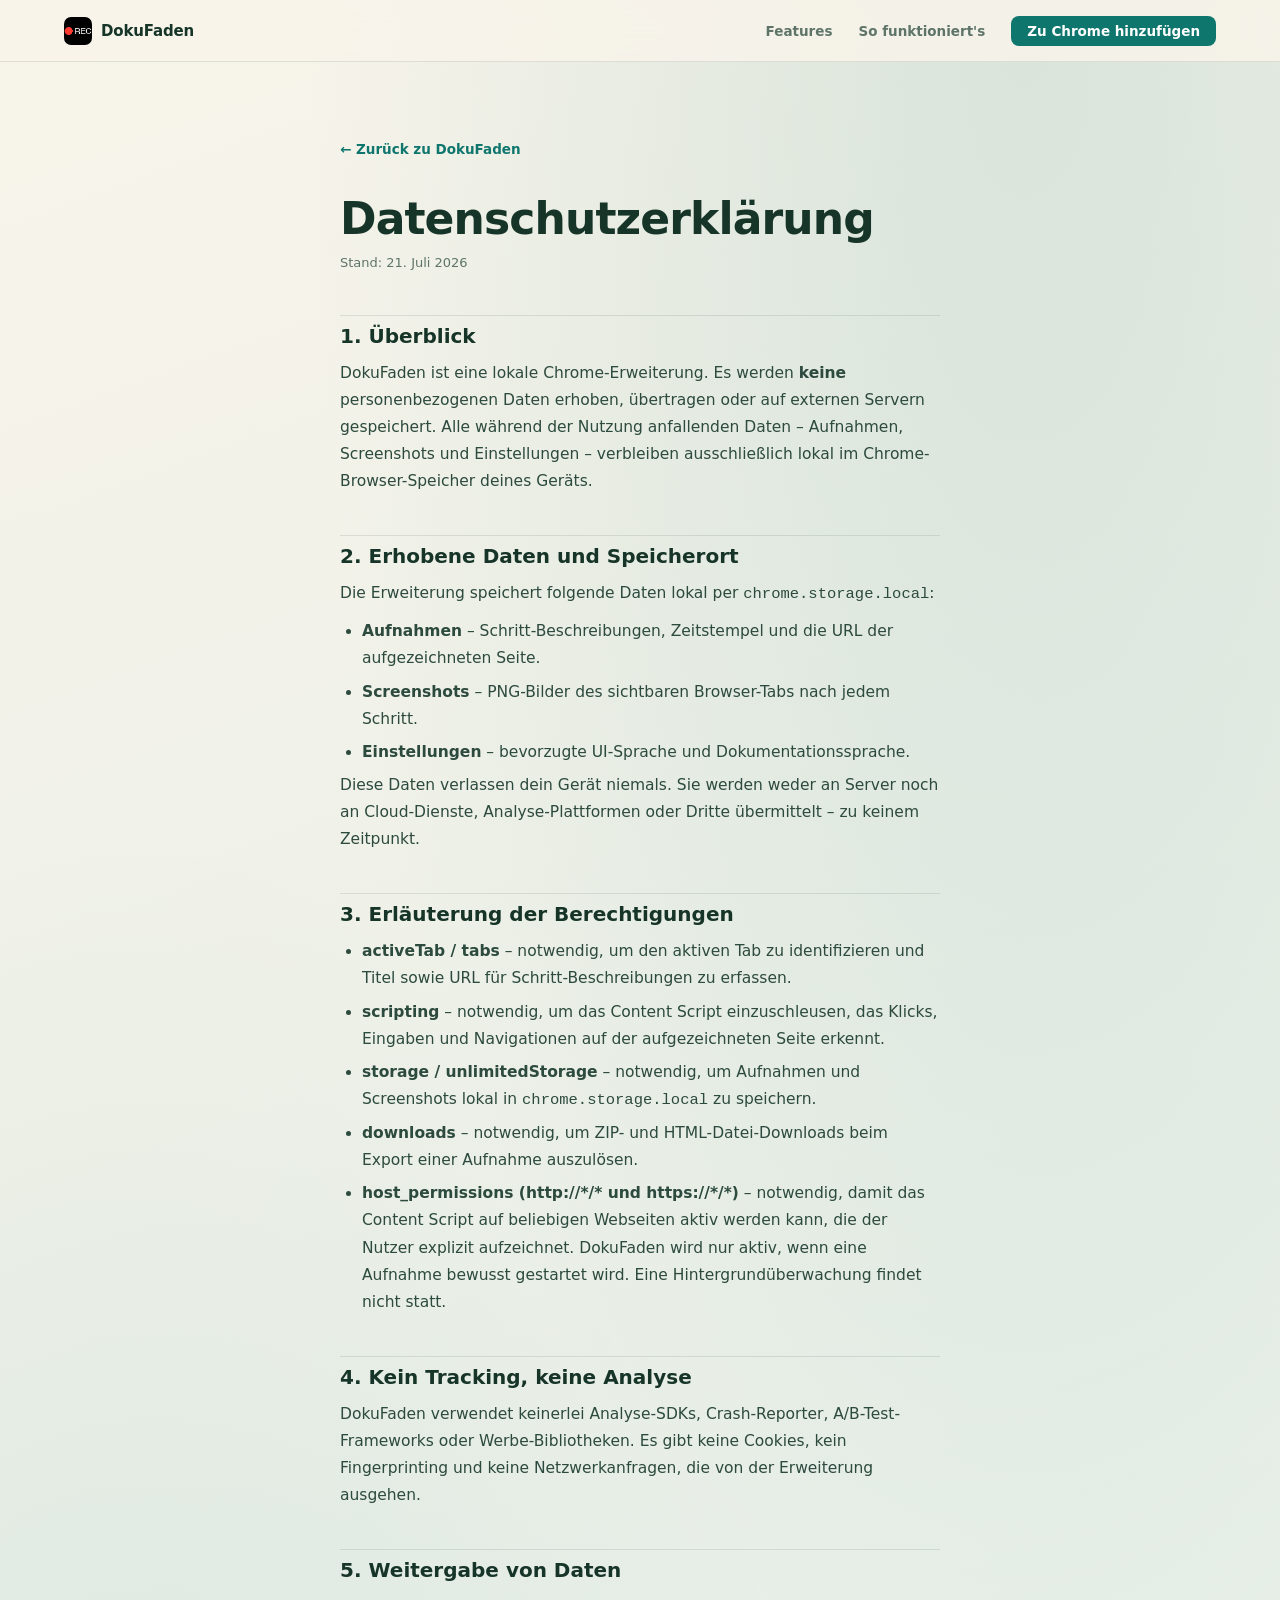
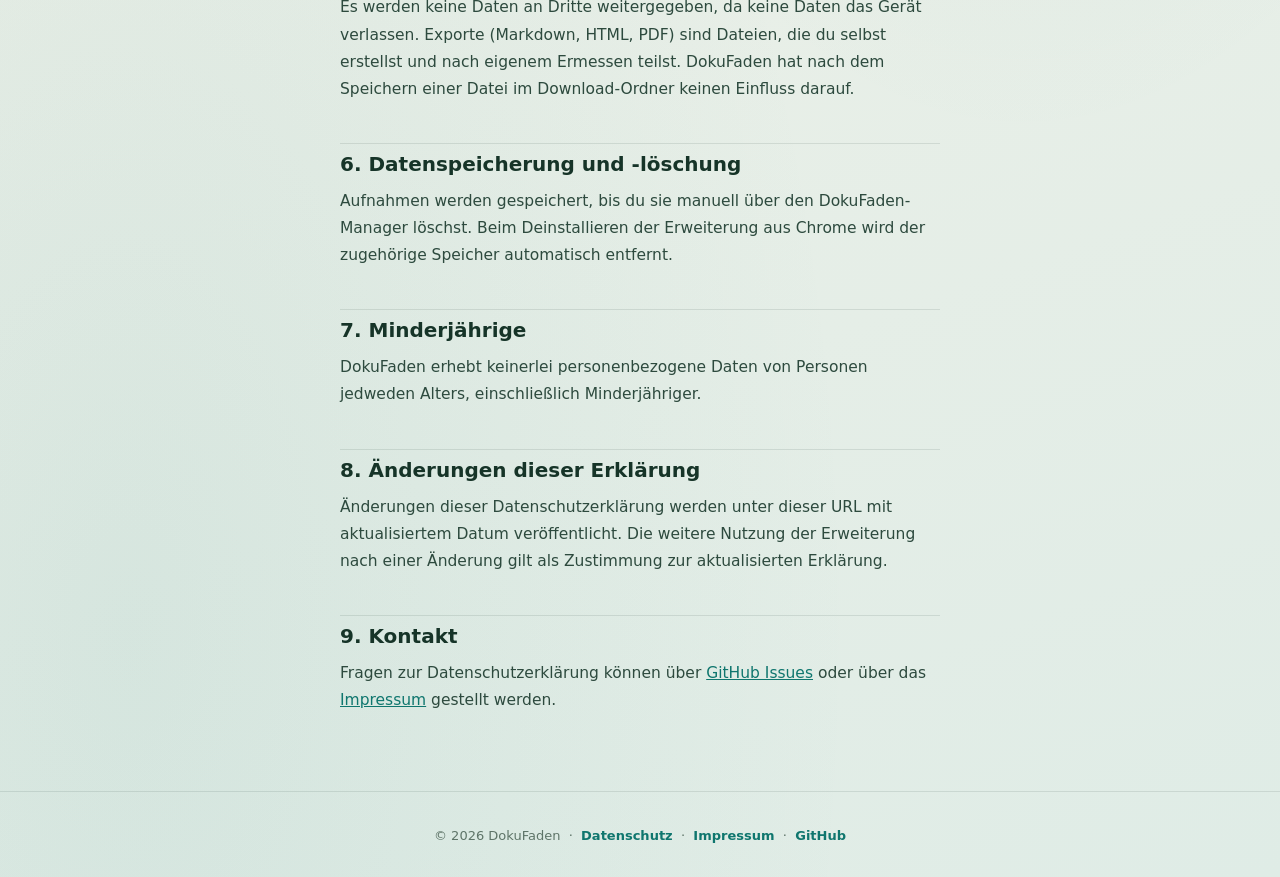
==== commit d833ba92: "Rename ScreenSteps to DokuFaden" ====
--- a/docs/privacy.html
+++ b/docs/privacy.html
@@ -3,8 +3,8 @@
 <head>
   <meta charset="UTF-8" />
   <meta name="viewport" content="width=device-width, initial-scale=1.0" />
-  <title>Datenschutzerklärung – ScreenSteps</title>
-  <meta name="description" content="Datenschutzerklärung von ScreenSteps – alle Daten bleiben lokal auf deinem Gerät." />
+  <title>Datenschutzerklärung – DokuFaden</title>
+  <meta name="description" content="Datenschutzerklärung von DokuFaden – alle Daten bleiben lokal auf deinem Gerät." />
   <link rel="icon" type="image/png" sizes="48x48" href="assets/icons/icon48.png" />
   <link rel="stylesheet" href="style.css" />
 </head>
@@ -13,8 +13,8 @@
 <!-- ── Nav ──────────────────────────────────────────────────────────────── -->
 <nav>
   <a class="nav-brand" href="index.html">
-    <img src="assets/icons/icon48.png" alt="ScreenSteps Icon" />
-    <span>ScreenSteps</span>
+    <img src="assets/icons/icon48.png" alt="DokuFaden Icon" />
+    <span>DokuFaden</span>
   </a>
   <ul class="nav-links" id="navLinks">
     <li><a href="index.html#features" onclick="closeNav()">Features</a></li>
@@ -28,14 +28,14 @@
 
 <!-- ── Prose ────────────────────────────────────────────────────────────── -->
 <div class="prose">
-  <a class="back-link" href="index.html">← Zurück zu ScreenSteps</a>
+  <a class="back-link" href="index.html">← Zurück zu DokuFaden</a>
 
   <h1>Datenschutzerklärung</h1>
-  <p class="meta">Stand: 31. März 2026</p>
+  <p class="meta">Stand: 21. Juli 2026</p>
 
   <h2>1. Überblick</h2>
   <p>
-    ScreenSteps ist eine lokale Chrome-Erweiterung. Es werden <strong>keine</strong>
+    DokuFaden ist eine lokale Chrome-Erweiterung. Es werden <strong>keine</strong>
     personenbezogenen Daten erhoben, übertragen oder auf externen Servern gespeichert.
     Alle während der Nutzung anfallenden Daten – Aufnahmen, Screenshots und
     Einstellungen – verbleiben ausschließlich lokal im Chrome-Browser-Speicher deines Geräts.
@@ -74,14 +74,14 @@
     <li>
       <strong>host_permissions (http://*/* und https://*/*)</strong> – notwendig, damit
       das Content Script auf beliebigen Webseiten aktiv werden kann, die der Nutzer
-      explizit aufzeichnet. ScreenSteps wird nur aktiv, wenn eine Aufnahme bewusst
+      explizit aufzeichnet. DokuFaden wird nur aktiv, wenn eine Aufnahme bewusst
       gestartet wird. Eine Hintergrundüberwachung findet nicht statt.
     </li>
   </ul>
 
   <h2>4. Kein Tracking, keine Analyse</h2>
   <p>
-    ScreenSteps verwendet keinerlei Analyse-SDKs, Crash-Reporter, A/B-Test-Frameworks
+    DokuFaden verwendet keinerlei Analyse-SDKs, Crash-Reporter, A/B-Test-Frameworks
     oder Werbe-Bibliotheken. Es gibt keine Cookies, kein Fingerprinting und keine
     Netzwerkanfragen, die von der Erweiterung ausgehen.
   </p>
@@ -90,20 +90,20 @@
   <p>
     Es werden keine Daten an Dritte weitergegeben, da keine Daten das Gerät verlassen.
     Exporte (Markdown, HTML, PDF) sind Dateien, die du selbst erstellst und nach eigenem
-    Ermessen teilst. ScreenSteps hat nach dem Speichern einer Datei im Download-Ordner
+    Ermessen teilst. DokuFaden hat nach dem Speichern einer Datei im Download-Ordner
     keinen Einfluss darauf.
   </p>
 
   <h2>6. Datenspeicherung und -löschung</h2>
   <p>
-    Aufnahmen werden gespeichert, bis du sie manuell über den ScreenSteps-Manager löschst.
+    Aufnahmen werden gespeichert, bis du sie manuell über den DokuFaden-Manager löschst.
     Beim Deinstallieren der Erweiterung aus Chrome wird der zugehörige Speicher automatisch
     entfernt.
   </p>
 
   <h2>7. Minderjährige</h2>
   <p>
-    ScreenSteps erhebt keinerlei personenbezogene Daten von Personen
+    DokuFaden erhebt keinerlei personenbezogene Daten von Personen
     jedweden Alters, einschließlich Minderjähriger.
   </p>
 
@@ -117,7 +117,7 @@
   <h2>9. Kontakt</h2>
   <p>
     Fragen zur Datenschutzerklärung können über
-    <a href="https://github.com/ni920/ScreenSteps/issues" target="_blank" rel="noopener">GitHub Issues</a>
+    <a href="https://github.com/ni920/DokuFaden/issues" target="_blank" rel="noopener">GitHub Issues</a>
     oder über das <a href="https://www.nico-saia.com/impressum" target="_blank" rel="noopener">Impressum</a> gestellt werden.
   </p>
 </div>
@@ -125,10 +125,10 @@
 <!-- ── Footer ────────────────────────────────────────────────────────────── -->
 <footer>
   <p>
-    &copy; 2026 ScreenSteps &nbsp;·&nbsp;
+    &copy; 2026 DokuFaden &nbsp;·&nbsp;
     <a href="privacy.html">Datenschutz</a> &nbsp;·&nbsp;
     <a href="https://www.nico-saia.com/impressum" target="_blank" rel="noopener">Impressum</a> &nbsp;·&nbsp;
-    <a href="https://github.com/ni920/ScreenSteps" target="_blank" rel="noopener">GitHub</a>
+    <a href="https://github.com/ni920/DokuFaden" target="_blank" rel="noopener">GitHub</a>
   </p>
 </footer>
 
@@ -148,4 +148,3 @@
 </script>
 </body>
 </html>
-
--- a/docs/style.css
+++ b/docs/style.css
@@ -1,4 +1,4 @@
-/* ── ScreenSteps GitHub Page ──────────────────────────────────────────────── */
+/* ── DokuFaden GitHub Page ───────────────────────────────────────────────── */
 :root {
   --bg:           #f8f4ea;
   --bg2:          #dfece6;
@@ -357,6 +357,56 @@
 }
 .export-chip:hover { transform: translateY(-2px); box-shadow: 0 6px 20px rgba(15,118,110,0.12); }
 .export-chip span { font-size: 18px; }
+
+/* ── Screenshots ─────────────────────────────────────────────────────────── */
+#screenshots { background: rgba(255,255,255,0.45); border-top: 1px solid var(--border); border-bottom: 1px solid var(--border); }
+
+.screenshots-grid {
+  display: grid;
+  grid-template-columns: repeat(2, 1fr);
+  gap: 16px;
+  max-width: 1100px;
+  margin: 0 auto;
+}
+
+.screenshot-item--wide {
+  grid-column: 1 / -1;
+}
+
+.screenshot-item {
+  display: flex;
+  flex-direction: column;
+  gap: 10px;
+  border-radius: var(--radius);
+  overflow: hidden;
+  background: var(--surface);
+  border: 1px solid var(--border);
+  box-shadow: 0 4px 16px rgba(22,46,38,0.07);
+  transition: transform 180ms, box-shadow 180ms;
+}
+.screenshot-item:hover {
+  transform: translateY(-3px);
+  box-shadow: 0 12px 32px rgba(22,46,38,0.12);
+}
+
+.screenshot-item img {
+  width: 100%;
+  display: block;
+  border-radius: var(--radius) var(--radius) 0 0;
+}
+
+.screenshot-item span {
+  font-size: 12.5px;
+  font-weight: 700;
+  color: var(--muted);
+  padding: 0 14px 12px;
+  letter-spacing: 0.02em;
+}
+
+@media (max-width: 640px) {
+  .screenshots-grid { grid-template-columns: 1fr; }
+  .screenshot-item--wide { grid-column: 1; }
+}
 
 /* ── Footer ──────────────────────────────────────────────────────────────── */
 footer {
@@ -467,4 +517,3 @@
   .hero-cta { flex-direction: column; align-items: stretch; }
   .hero-cta .btn { justify-content: center; }
 }
-
